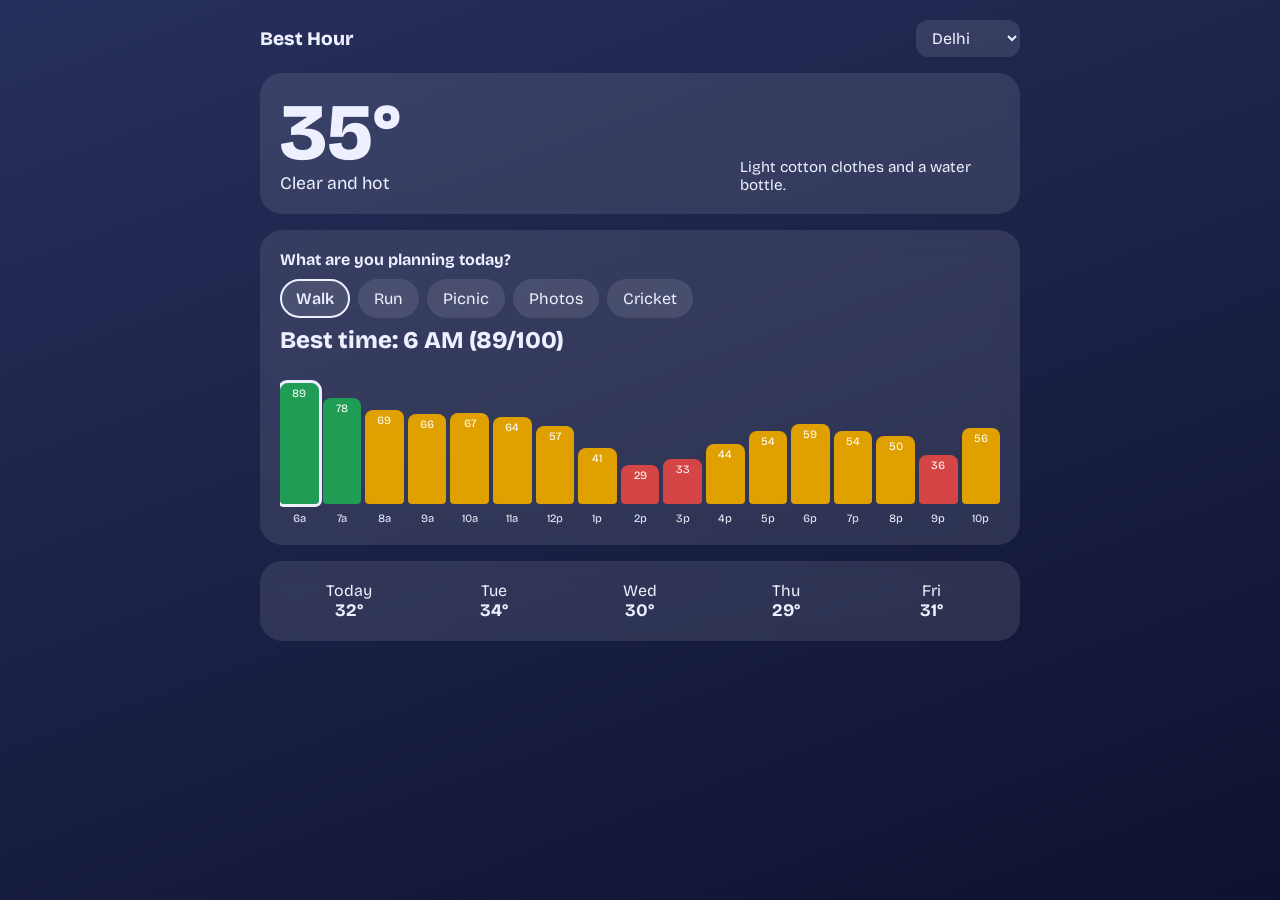
==== Main/index.html @ 52c1c13b "initial commit" ====
<!DOCTYPE html>
<html lang="en">
<head>
<meta charset="UTF-8">
<meta name="viewport" content="width=device-width, initial-scale=1">
<title>Best Hour - Weather for your plans</title>

<!-- Optional font. Delete this line if only local files are allowed (the CSS falls back to system-ui). -->
<link href="https://fonts.googleapis.com/css2?family=Bricolage+Grotesque:wght@400;600;800&display=swap" rel="stylesheet">

<!-- Connects the design file. Keep style.css in the same folder as this file. -->
<link rel="stylesheet" href="style.css">
</head>

<body data-sky="sunny">
<main>
  <header>
    <h1>Best Hour</h1>
    <select id="citySelect" aria-label="City"></select>
  </header>

  <!-- Current weather + what to wear -->
  <section class="card now">
    <div>
      <div class="temp" id="temp">--</div>
      <div class="cond" id="cond"></div>
    </div>
    <p class="outfit" id="outfit"></p>
  </section>

  <!-- THE UNIQUE FEATURE: pick a plan, the app finds the best hour -->
  <section class="card">
    <strong>What are you planning today?</strong>
    <div class="chips" id="chips"></div>
    <div class="verdict" id="verdict"></div>
    <div class="bars" id="bars"></div>
    <div class="hours" id="hours"></div>
  </section>

  <section class="card days" id="days" aria-label="5 day forecast"></section>
</main>

<!-- Connects the logic file. Keep script.js in the same folder as this file. -->
<script src="script.js"></script>
</body>
</html>
---- Main/style.css ----
/* ============ 1. CSS ============
   Colors live in CSS variables. JavaScript changes the data-sky attribute on <body>
   (sunny / cloudy / rainy / night) and the whole page re-themes automatically. */
:root { --bg1:#ffd36e; --bg2:#ff9a5a; --ink:#2b1a0e; --card:rgba(255,255,255,.55); --good:#1f9d55; --ok:#e0a100; --bad:#d64545; }
body[data-sky="cloudy"] { --bg1:#cfd8e3; --bg2:#8c9bb0; --ink:#1c2530; }
body[data-sky="rainy"]  { --bg1:#6f8fb3; --bg2:#34495e; --ink:#f2f6fa; --card:rgba(20,30,45,.45); }
body[data-sky="night"]  { --bg1:#27305c; --bg2:#0e1230; --ink:#eef0ff; --card:rgba(255,255,255,.1); }

* { box-sizing:border-box; margin:0; }
body { font-family:'Bricolage Grotesque', system-ui, sans-serif; color:var(--ink); min-height:100vh;
  background:linear-gradient(160deg,var(--bg1),var(--bg2)); transition:background .6s, color .6s; padding:20px; }
main { max-width:760px; margin:0 auto; display:grid; gap:16px; }
.card { background:var(--card); backdrop-filter:blur(10px); border-radius:22px; padding:20px; }

header { display:flex; justify-content:space-between; align-items:center; gap:12px; }
h1 { font-size:1.2rem; font-weight:800; }
select { font:inherit; padding:8px 12px; border-radius:12px; border:0; background:var(--card); color:var(--ink); }

.now { display:flex; justify-content:space-between; align-items:flex-end; flex-wrap:wrap; gap:12px; }
.temp { font-size:5rem; font-weight:800; line-height:1; }
.cond { font-size:1.1rem; }
.outfit { max-width:260px; font-size:.95rem; }

/* Activity buttons */
.chips { display:flex; gap:8px; flex-wrap:wrap; margin-top:10px; }
.chip { font:inherit; border:2px solid transparent; background:var(--card); color:var(--ink);
  padding:8px 14px; border-radius:999px; cursor:pointer; }
.chip.active { border-color:var(--ink); font-weight:600; }
.chip:focus-visible { outline:3px solid var(--ink); }

/* Hourly timeline: each bar's HEIGHT = score, its COLOR = good/ok/bad */
.verdict { font-size:1.5rem; font-weight:800; margin:8px 0 14px; }
.bars { display:flex; align-items:flex-end; gap:4px; height:140px; overflow-x:auto; padding-bottom:4px; }
.bar { flex:1; min-width:26px; border-radius:8px 8px 4px 4px; display:flex; align-items:flex-start;
  justify-content:center; font-size:.7rem; color:#fff; padding-top:4px; transition:height .4s; }
.bar.best { outline:3px solid var(--ink); }
.hours { display:flex; gap:4px; font-size:.7rem; margin-top:4px; }
.hours span { flex:1; min-width:26px; text-align:center; }

.days { display:grid; grid-template-columns:repeat(5,1fr); gap:8px; text-align:center; }
.day b { display:block; font-size:1.1rem; }
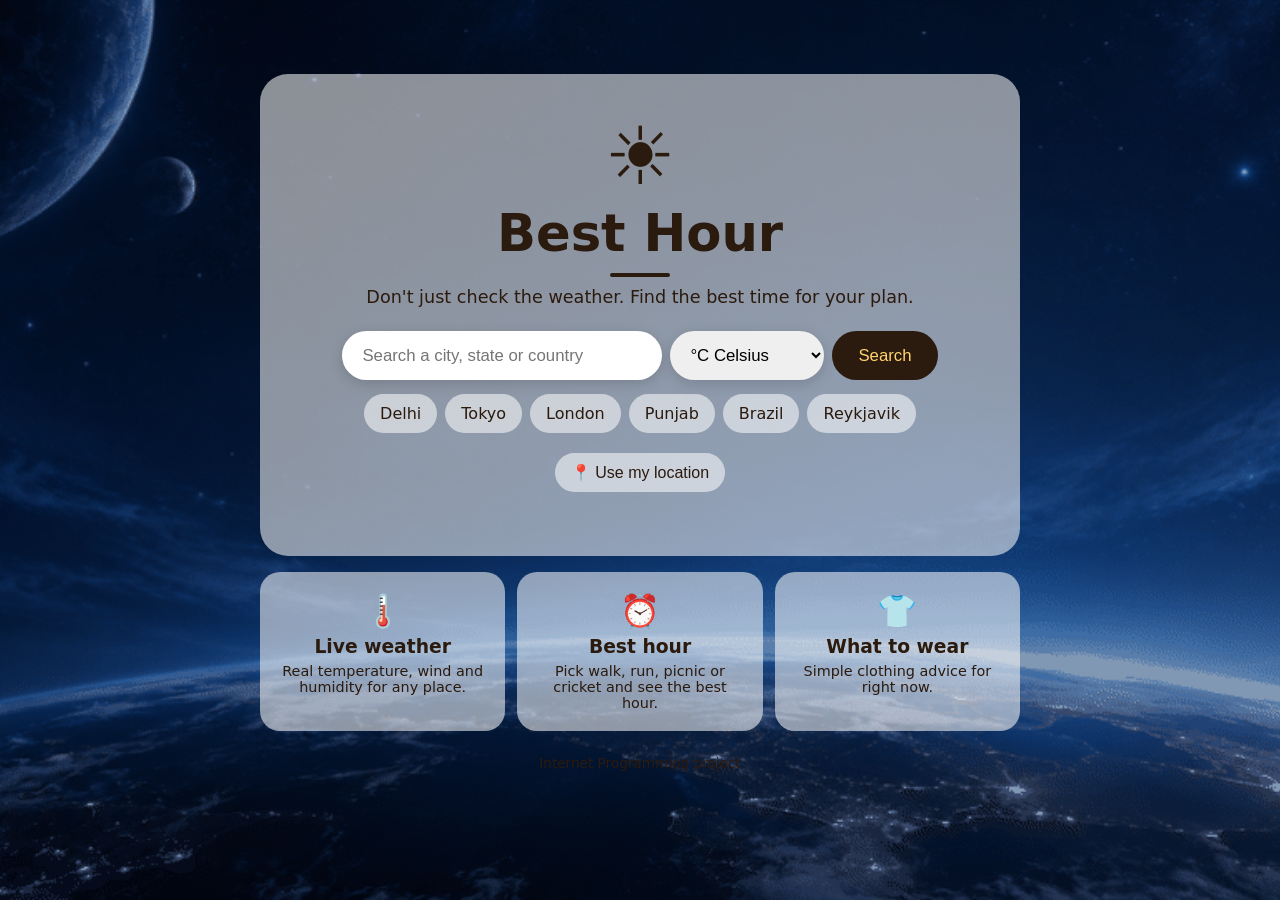
==== commit ad5cc442: "final update" ====
--- a/Main/index.html
+++ b/Main/index.html
@@ -1,46 +1,77 @@
 <!DOCTYPE html>
 <html lang="en">
-<head>
-<meta charset="UTF-8">
-<meta name="viewport" content="width=device-width, initial-scale=1">
-<title>Best Hour - Weather for your plans</title>
-
-<!-- Optional font. Delete this line if only local files are allowed (the CSS falls back to system-ui). -->
-<link href="https://fonts.googleapis.com/css2?family=Bricolage+Grotesque:wght@400;600;800&display=swap" rel="stylesheet">
-
-<!-- Connects the design file. Keep style.css in the same folder as this file. -->
-<link rel="stylesheet" href="style.css">
+<head> 
+  <meta charset="UTF-8">
+  <meta name="viewport" content="width=device-width, initial-scale=1">
+  <title>Best Hour - Weather for your plans</title>
+  <meta name="description" content="Live weather for any place, plus the best hour of the day for your walk, run, picnic or cricket game.">
+  <link rel="preconnect" href="https://geocoding-api.open-meteo.com">
+  <link rel="preconnect" href="https://api.open-meteo.com">
+  <link rel="stylesheet" href="style.css">
 </head>
 
-<body data-sky="sunny">
-<main>
-  <header>
-    <h1>Best Hour</h1>
-    <select id="citySelect" aria-label="City"></select>
-  </header>
+<body class="home" data-sky="sunny">
 
-  <!-- Current weather + what to wear -->
-  <section class="card now">
-    <div>
-      <div class="temp" id="temp">--</div>
-      <div class="cond" id="cond"></div>
-    </div>
-    <p class="outfit" id="outfit"></p>
-  </section>
+  <video class="bg-video" autoplay muted loop>
+    <source src="images/home.mp4" type="video/mp4">
+  </video>
+  <div class="video-overlay"></div>   
 
-  <!-- THE UNIQUE FEATURE: pick a plan, the app finds the best hour -->
-  <section class="card">
-    <strong>What are you planning today?</strong>
-    <div class="chips" id="chips"></div>
-    <div class="verdict" id="verdict"></div>
-    <div class="bars" id="bars"></div>
-    <div class="hours" id="hours"></div>
-  </section>
+  <main>
+    <section class="hero">
+      <header>
+        <div class="sun">☀️</div>
+        <h1>Best Hour</h1>
+        <p>Don't just check the weather. Find the best time for your plan.</p>
+      </header>
 
-  <section class="card days" id="days" aria-label="5 day forecast"></section>
-</main>
+      
+      <form id="searchForm">
+        <input type="text" name="city" placeholder="Search a city, state or country" required>
+        <select id="unitSelect" aria-label="Temperature unit">
+          <option value="C">°C Celsius</option>
+          <option value="F">°F Fahrenheit</option>
+          <option value="K">K Kelvin</option>
+        </select>
+        <button type="submit">Search</button>
+      </form>
 
-<!-- Connects the logic file. Keep script.js in the same folder as this file. -->
-<script src="script.js"></script>
+      <nav class="chips">
+        <a class="chip" href="results.html">Delhi</a>
+        <a class="chip" href="results.html">Tokyo</a>
+        <a class="chip" href="results.html">London</a>
+        <a class="chip" href="results.html">Punjab</a>
+        <a class="chip" href="results.html">Brazil</a>
+        <a class="chip" href="results.html">Reykjavik</a>
+      </nav>
+
+      <div class="location">
+        <button type="button" class="chip" id="locationBtn">📍 Use my location</button>
+        <p id="locationMsg"></p>
+      </div>
+    </section>
+
+    <section class="features">
+      <div class="card">
+        <span>🌡️</span>
+        <h3>Live weather</h3>
+        <p>Real temperature, wind and humidity for any place.</p>
+      </div>
+      <div class="card">
+        <span>⏰</span>
+        <h3>Best hour</h3>
+        <p>Pick walk, run, picnic or cricket and see the best hour.</p>
+      </div>
+      <div class="card">
+        <span>👕</span>
+        <h3>What to wear</h3>
+        <p>Simple clothing advice for right now.</p>
+      </div>
+    </section>
+  </main>
+
+  <footer>Internet Programming project</footer>
+
+  <script src="results.js"></script>
 </body>
-</html>
+</html>
--- a/Main/style.css
+++ b/Main/style.css
@@ -1,41 +1,120 @@
-/* ============ 1. CSS ============
-   Colors live in CSS variables. JavaScript changes the data-sky attribute on <body>
-   (sunny / cloudy / rainy / night) and the whole page re-themes automatically. */
-:root { --bg1:#ffd36e; --bg2:#ff9a5a; --ink:#2b1a0e; --card:rgba(255,255,255,.55); --good:#1f9d55; --ok:#e0a100; --bad:#d64545; }
+
+:root { --bg1:#ffd36e; --bg2:#ff9a5a; --ink:#2b1a0e; --card:rgba(255,255,255,.55); --good:#1f9d55; --ok:#e0a100; --bad:#d64545; --gif:none; }
 body[data-sky="cloudy"] { --bg1:#cfd8e3; --bg2:#8c9bb0; --ink:#1c2530; }
-body[data-sky="rainy"]  { --bg1:#6f8fb3; --bg2:#34495e; --ink:#f2f6fa; --card:rgba(20,30,45,.45); }
-body[data-sky="night"]  { --bg1:#27305c; --bg2:#0e1230; --ink:#eef0ff; --card:rgba(255,255,255,.1); }
+body[data-sky="rainy"]  { --bg1:#6f8fb3; --bg2:#34495e; --ink:#f2f6fa; --card:rgba(20,30,45,.55); }
+body[data-sky="winter"] { --bg1:#e3f4ff; --bg2:#7fb6e6; --ink:#0f2a43; --card:rgba(255,255,255,.6); }  
+body[data-sky="night"]  { --bg1:#27305c; --bg2:#0e1230; --ink:#eef0ff; --card:rgba(255,255,255,.15); }
+body[data-sky="error"]  { --bg1:#ece6fa; --bg2:#a495cf; --ink:#2a2140; --card:rgba(255,255,255,.65); }  
+body[data-sky="loading"] { --bg1:#e6eef8; --bg2:#b9c8de; --ink:#1c2530; --gif: none; }
 
-* { box-sizing:border-box; margin:0; }
-body { font-family:'Bricolage Grotesque', system-ui, sans-serif; color:var(--ink); min-height:100vh;
-  background:linear-gradient(160deg,var(--bg1),var(--bg2)); transition:background .6s, color .6s; padding:20px; }
-main { max-width:760px; margin:0 auto; display:grid; gap:16px; }
-.card { background:var(--card); backdrop-filter:blur(10px); border-radius:22px; padding:20px; }
+body[data-sky="sunny"]  { --gif: url("background.gif"); }  
+body[data-sky="cloudy"] { --gif: url("cloudy.gif"); } 
+body[data-sky="rainy"]  { --gif: url("rain.gif"); }  
+body[data-sky="winter"]  { --gif: url("winter.gif"); }  
+body[data-sky="night"]  { --gif: url("night2.gif"); }  
+body[data-sky="error"]  { --gif: none; --error-gif: none; }  
+body.home[data-sky]             { --gif: url("cosmic_luxury_animated.gif"); }  
 
-header { display:flex; justify-content:space-between; align-items:center; gap:12px; }
-h1 { font-size:1.2rem; font-weight:800; }
-select { font:inherit; padding:8px 12px; border-radius:12px; border:0; background:var(--card); color:var(--ink); }
+* { box-sizing: border-box; margin: 0; }
+body { font-family: system-ui, sans-serif; color: var(--ink); min-height: 100vh; padding: 20px;
+       background-image: var(--gif), linear-gradient(160deg, var(--bg1), var(--bg2));
+       background-size: cover; background-position: center; }
+main { max-width: 760px; margin: 0 auto; }
+.card { background: var(--card); border-radius: 20px; padding: 20px; margin-top: 16px; }
 
-.now { display:flex; justify-content:space-between; align-items:flex-end; flex-wrap:wrap; gap:12px; }
-.temp { font-size:5rem; font-weight:800; line-height:1; }
-.cond { font-size:1.1rem; }
-.outfit { max-width:260px; font-size:.95rem; }
+.home main { padding-top: 6vh; }
+.hero { text-align: center; padding: 36px 20px; border-radius: 28px;
+        background: var(--card); }
+.hero h1 { font-size: 3.2rem; }
+.hero p { margin: 10px 0 24px; font-size: 1.1rem; }
+.sun { font-size: 5rem; animation: float 3s ease-in-out infinite; }
 
-/* Activity buttons */
-.chips { display:flex; gap:8px; flex-wrap:wrap; margin-top:10px; }
-.chip { font:inherit; border:2px solid transparent; background:var(--card); color:var(--ink);
-  padding:8px 14px; border-radius:999px; cursor:pointer; }
-.chip.active { border-color:var(--ink); font-weight:600; }
-.chip:focus-visible { outline:3px solid var(--ink); }
+form { display: flex; gap: 8px; justify-content: center; flex-wrap: wrap; }
+input { padding: 14px 20px; font-size: 1.05rem; border: 0; border-radius: 999px; width: 320px;
+        max-width: 100%; box-shadow: 0 4px 14px rgba(0,0,0,.15); }
+input:focus { outline: 3px solid var(--ink); }
+button { padding: 14px 26px; font-size: 1.05rem; border: 0; border-radius: 999px; cursor: pointer;
+         background: var(--ink); color: var(--bg1); transition: transform .2s; }
+button:hover { transform: scale(1.06); }
 
-/* Hourly timeline: each bar's HEIGHT = score, its COLOR = good/ok/bad */
-.verdict { font-size:1.5rem; font-weight:800; margin:8px 0 14px; }
-.bars { display:flex; align-items:flex-end; gap:4px; height:140px; overflow-x:auto; padding-bottom:4px; }
-.bar { flex:1; min-width:26px; border-radius:8px 8px 4px 4px; display:flex; align-items:flex-start;
-  justify-content:center; font-size:.7rem; color:#fff; padding-top:4px; transition:height .4s; }
-.bar.best { outline:3px solid var(--ink); }
-.hours { display:flex; gap:4px; font-size:.7rem; margin-top:4px; }
-.hours span { flex:1; min-width:26px; text-align:center; }
 
-.days { display:grid; grid-template-columns:repeat(5,1fr); gap:8px; text-align:center; }
-.day b { display:block; font-size:1.1rem; }
+.features { display: grid; grid-template-columns: repeat(3, 1fr); gap: 12px; margin-top: 16px; text-align: center; }
+.features .card { margin-top: 0; transition: transform .2s; }
+.features .card:hover { transform: translateY(-6px); }
+.features span { font-size: 2rem; }
+.features h3 { margin: 6px 0; }
+.features p { font-size: .9rem; }
+
+
+@keyframes float { 50% { transform: translateY(-14px); } }       
+
+
+.chips { display: flex; gap: 8px; flex-wrap: wrap; margin: 14px 0; }
+.hero .chips { justify-content: center; margin-bottom: 0; }
+.chip { padding: 8px 14px; border-radius: 999px; border: 2px solid transparent; font-size: 1rem;
+        background: var(--card); color: var(--ink); text-decoration: none; cursor: pointer; }
+.chip:hover, .chip.active { border-color: var(--ink); }
+
+
+.now { display: flex; justify-content: space-between; flex-wrap: wrap; gap: 12px; }
+.temp { font-size: 4rem; font-weight: bold; }
+.outfit { max-width: 240px; }
+.verdict { font-size: 1.5rem; font-weight: bold; margin: 8px 0 14px; }
+
+
+.bars { display: flex; align-items: flex-end; gap: 4px; height: 140px; overflow-x: auto; }
+.bar { flex: 1; min-width: 26px; border-radius: 8px 8px 4px 4px; color: white; font-size: .7rem;
+       text-align: center; padding-top: 4px; cursor: pointer; }
+.bar.best { outline: 3px solid var(--ink); }
+.hours { display: flex; gap: 4px; font-size: .7rem; margin: 4px 0 10px; }
+.hours span { flex: 1; min-width: 26px; text-align: center; }
+
+.days { display: grid; grid-template-columns: repeat(5, 1fr); gap: 8px; text-align: center; }
+.days b { display: block; font-size: 1.1rem; }
+
+@media (max-width: 600px) { .features { grid-template-columns: 1fr; } }
+
+.bg-video { position: fixed; top: 0; left: 0; width: 100%; height: 100%; object-fit: cover; z-index: -1; }
+.video-overlay { position: fixed; top: 0; left: 0; right: 0; bottom: 0; background: rgba(0, 0, 0, .25); z-index: -1; }
+
+.back { display: inline-block; padding: 10px 18px; border-radius: 999px; text-decoration: none;
+        color: var(--ink); background: var(--card);
+        border: 2px solid transparent; transition: transform .2s, border-color .2s, box-shadow .2s; }
+.back .arrow { display: inline-block; transition: transform .2s; }
+.back:hover { transform: translateY(-3px); border-color: var(--ink); box-shadow: 0 6px 16px rgba(0,0,0,.2); }
+.back:hover .arrow { transform: translateX(-6px); }   
+.back:active { transform: scale(.95); }               
+.back:focus { outline: 3px solid var(--ink); }
+
+
+.hero h1::after { content: ""; display: block; width: 60px; height: 4px; margin: 10px auto 0;
+                  background: var(--ink); border-radius: 4px; }
+#locationMsg { margin: 8px 0 0; font-size: .9rem; }
+footer { text-align: center; margin-top: 24px; font-size: .85rem; }
+header nav { max-width: 760px; margin: 0 auto; display: flex; justify-content: space-between; align-items: center; gap: 12px; }
+
+.location { margin-top: 20px; text-align: center; clear: both; }
+.location .chip { display: inline-block; }
+#locationMsg { min-height: 1.4em; }   
+select { padding: 14px 16px; font-size: 1.05rem; border: 0; border-radius: 999px; cursor: pointer;
+         box-shadow: 0 4px 14px rgba(0,0,0,.15); }
+header nav select { padding: 10px 14px; font-size: 1rem; background: var(--card); color: var(--ink); box-shadow: none; }
+
+.error { text-align: center; }
+.error h2 { margin: 8px 0; }
+.error form { margin: 18px 0; }
+.error .chip { display: inline-block; }
+.error-art { height: 150px; display: flex; align-items: center; justify-content: center; font-size: 5rem;
+             background-image: var(--error-gif, none); background-size: contain;
+             background-repeat: no-repeat; background-position: center; }
+.error-art span { display: inline-block; animation: search 2.5s ease-in-out infinite; }
+@keyframes search {
+  0%, 100% { transform: translateX(-30px) rotate(-12deg); }
+  50%      { transform: translateX(30px) rotate(12deg); }
+}
+
+.spinner { display: inline-block; width: 18px; height: 18px; vertical-align: middle; margin-right: 6px;
+           border: 3px solid var(--ink); border-top-color: transparent; border-radius: 50%;
+           animation: spin .8s linear infinite; }
+@keyframes spin { to { transform: rotate(360deg); } }
+.detail { font-size: .8rem; opacity: .7; }
